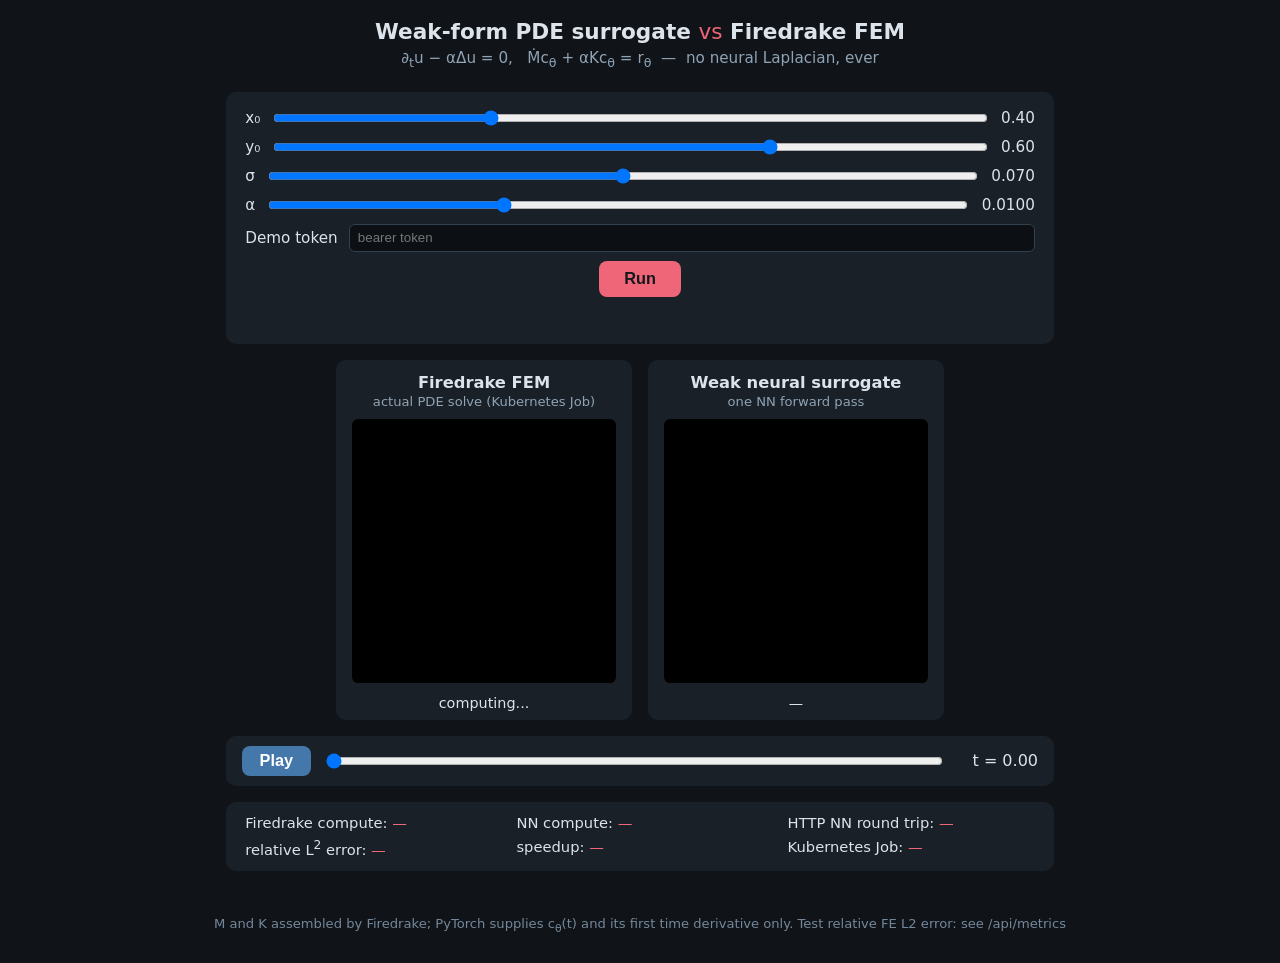
==== frontend/weakheat/index.html @ 9a4b7ba7 "feat: weak-form neural surrogate vs Firedrake FEM demo - Firedrake 32x32 CG1 heat solver, M/K operat" ====
<!DOCTYPE html>
<html lang="en">
<head>
<meta charset="utf-8">
<meta name="viewport" content="width=device-width, initial-scale=1">
<title>Weak-form PDE surrogate vs Firedrake FEM</title>
<link rel="stylesheet" href="style.css">
</head>
<body>
<header>
  <h1>Weak-form PDE surrogate <span class="vs">vs</span> Firedrake FEM</h1>
  <p class="eq">
    &part;<sub>t</sub>u &minus; &alpha;&Delta;u = 0,&nbsp;&nbsp;
    M&#775;c<sub>&theta;</sub> + &alpha;Kc<sub>&theta;</sub> = r<sub>&theta;</sub>
    &nbsp;&mdash;&nbsp; no neural Laplacian, ever
  </p>
</header>

<main>
  <section class="controls">
    <label>x&#8320; <input id="x0" type="range" min="0.25" max="0.75" step="0.01" value="0.40">
      <span id="x0v">0.40</span></label>
    <label>y&#8320; <input id="y0" type="range" min="0.25" max="0.75" step="0.01" value="0.60">
      <span id="y0v">0.60</span></label>
    <label>&sigma; <input id="sigma" type="range" min="0.04" max="0.10" step="0.002" value="0.07">
      <span id="sigmav">0.070</span></label>
    <label>&alpha; <input id="alpha" type="range" min="0.005" max="0.02" step="0.0005" value="0.010">
      <span id="alphav">0.010</span></label>
    <label>Demo token <input id="token" type="password" autocomplete="off" placeholder="bearer token"></label>
    <button id="run">Run</button>
    <p id="status" class="status"></p>
  </section>

  <section class="panels">
    <div class="panel">
      <h2>Firedrake FEM</h2>
      <p class="sub">actual PDE solve (Kubernetes Job)</p>
      <canvas id="fdCanvas" width="264" height="264"></canvas>
      <p class="runtime" id="fdRuntime">computing...</p>
    </div>
    <div class="panel">
      <h2>Weak neural surrogate</h2>
      <p class="sub">one NN forward pass</p>
      <canvas id="nnCanvas" width="264" height="264"></canvas>
      <p class="runtime" id="nnRuntime">&mdash;</p>
    </div>
  </section>

  <section class="player">
    <button id="play">Play</button>
    <input id="time" type="range" min="0" max="25" step="1" value="0">
    <span id="timeLabel">t = 0.00</span>
  </section>

  <section class="metrics">
    <div>Firedrake compute: <span id="mFd">&mdash;</span></div>
    <div>NN compute: <span id="mNn">&mdash;</span></div>
    <div>HTTP NN round trip: <span id="mHttp">&mdash;</span></div>
    <div>relative L<sup>2</sup> error: <span id="mL2">&mdash;</span></div>
    <div>speedup: <span id="mSpeedup">&mdash;</span></div>
    <div>Kubernetes Job: <span id="mJob">&mdash;</span></div>
  </section>
</main>

<footer>
  <p>M and K assembled by Firedrake; PyTorch supplies c<sub>&theta;</sub>(t) and its
  first time derivative only. Test relative FE L2 error:
  <span id="fTestL2">see /api/metrics</span></p>
</footer>

<script src="config.js"></script>
<script src="app.js"></script>
</body>
</html>
---- frontend/weakheat/style.css ----
:root {
  --bg: #101418;
  --panel: #1a2027;
  --text: #dce3ea;
  --accent: #ee6677;
  --accent2: #4477aa;
}

* { box-sizing: border-box; }

body {
  margin: 0;
  font-family: system-ui, sans-serif;
  background: var(--bg);
  color: var(--text);
}

header { text-align: center; padding: 1.2rem 1rem 0.4rem; }
header h1 { font-size: 1.35rem; margin: 0 0 0.3rem; }
header .vs { color: var(--accent); font-weight: 400; }
header .eq { color: #8fa3b5; font-size: 0.95rem; margin: 0; }

main { max-width: 860px; margin: 0 auto; padding: 1rem; }

.controls {
  background: var(--panel);
  border-radius: 10px;
  padding: 1rem 1.2rem;
  display: grid;
  gap: 0.55rem;
}
.controls label { display: flex; align-items: center; gap: 0.7rem; font-size: 0.95rem; }
.controls input[type=range] { flex: 1; }
.controls input[type=password] {
  flex: 1; padding: 0.35rem 0.5rem; border-radius: 6px;
  border: 1px solid #33414e; background: #0c1014; color: var(--text);
}
.controls .val { min-width: 3.2em; text-align: right; font-variant-numeric: tabular-nums; }

button {
  background: var(--accent);
  color: #14181c;
  border: none;
  padding: 0.55rem 1.6rem;
  border-radius: 8px;
  font-size: 1.02rem;
  font-weight: 600;
  cursor: pointer;
  justify-self: center;
}
button:disabled { opacity: 0.45; cursor: wait; }
#play { background: var(--accent2); color: #fff; padding: 0.35rem 1.1rem; }

.status { min-height: 1.3em; margin: 0.2rem 0 0; font-size: 0.9rem; color: #9fb3c4; }
.status.error { color: #ff8080; }

.panels { display: flex; gap: 1rem; justify-content: center; margin-top: 1rem; flex-wrap: wrap; }
.panel {
  background: var(--panel);
  border-radius: 10px;
  padding: 0.8rem 1rem 0.6rem;
  text-align: center;
  min-width: 290px;
}
.panel h2 { margin: 0; font-size: 1.02rem; }
.panel .sub { margin: 0.15rem 0 0.6rem; color: #8fa3b5; font-size: 0.82rem; }
.panel canvas {
  width: 264px; height: 264px;
  border-radius: 6px; background: #000;
}
.runtime { font-variant-numeric: tabular-nums; font-size: 0.9rem; margin: 0.5rem 0 0; }

.player {
  display: flex; align-items: center; gap: 0.8rem;
  margin-top: 1rem; background: var(--panel);
  border-radius: 10px; padding: 0.6rem 1rem;
}
.player input[type=range] { flex: 1; }
#timeLabel { font-variant-numeric: tabular-nums; min-width: 5em; text-align: right; }

.metrics {
  display: grid; grid-template-columns: repeat(auto-fit, minmax(240px, 1fr));
  gap: 0.4rem 1.5rem; margin-top: 1rem; background: var(--panel);
  border-radius: 10px; padding: 0.8rem 1.2rem; font-size: 0.92rem;
}
.metrics span { color: var(--accent); font-variant-numeric: tabular-nums; }

footer { text-align: center; color: #74879a; font-size: 0.82rem; padding: 1rem; }
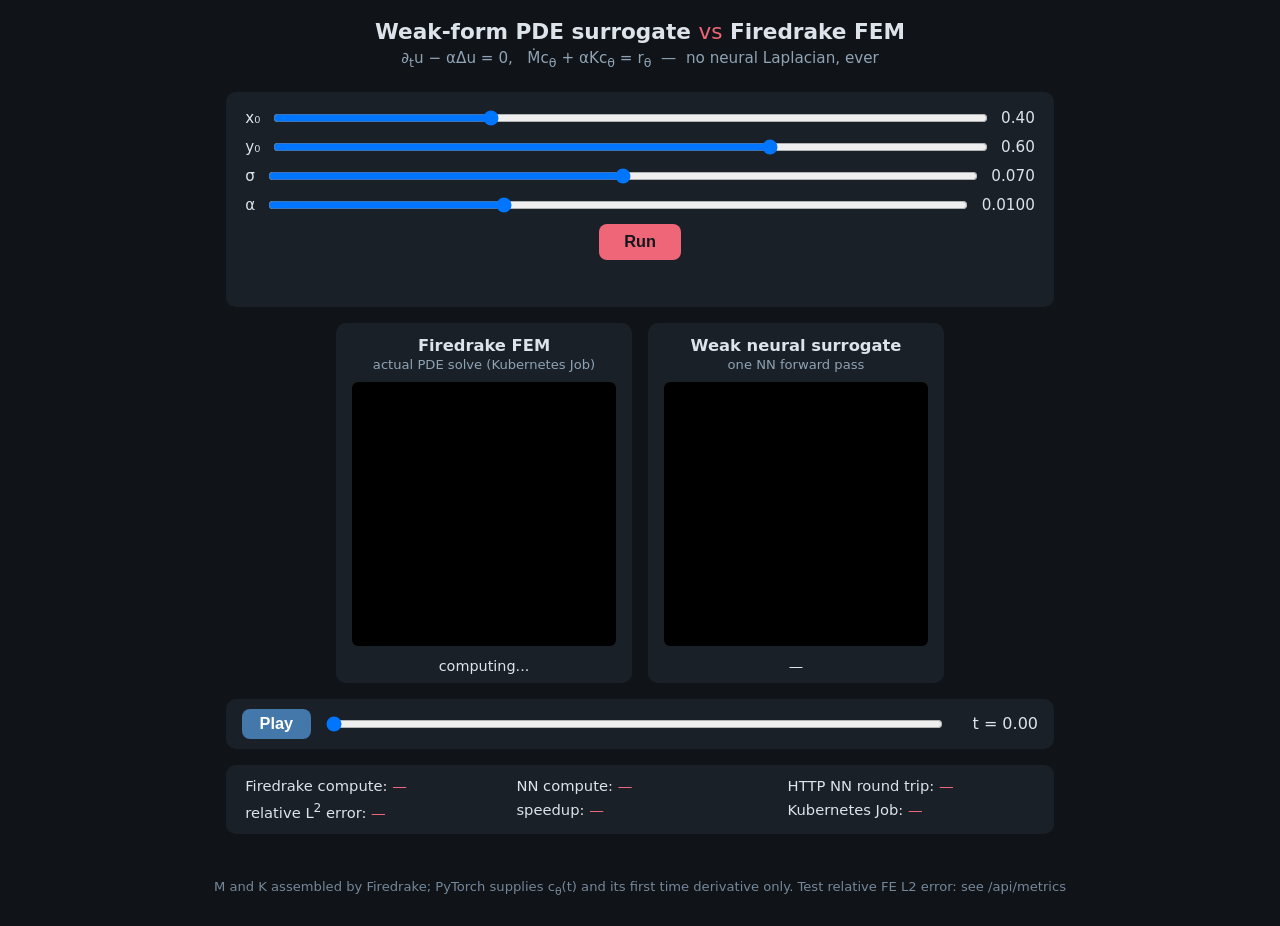
==== commit 03adf342: "feat(weakheat): drop demo bearer token Public endpoints are open (compute is bounded: fixed mesh, fi" ====
--- a/frontend/weakheat/index.html
+++ b/frontend/weakheat/index.html
@@ -26,7 +26,6 @@
       <span id="sigmav">0.070</span></label>
     <label>&alpha; <input id="alpha" type="range" min="0.005" max="0.02" step="0.0005" value="0.010">
       <span id="alphav">0.010</span></label>
-    <label>Demo token <input id="token" type="password" autocomplete="off" placeholder="bearer token"></label>
     <button id="run">Run</button>
     <p id="status" class="status"></p>
   </section>
